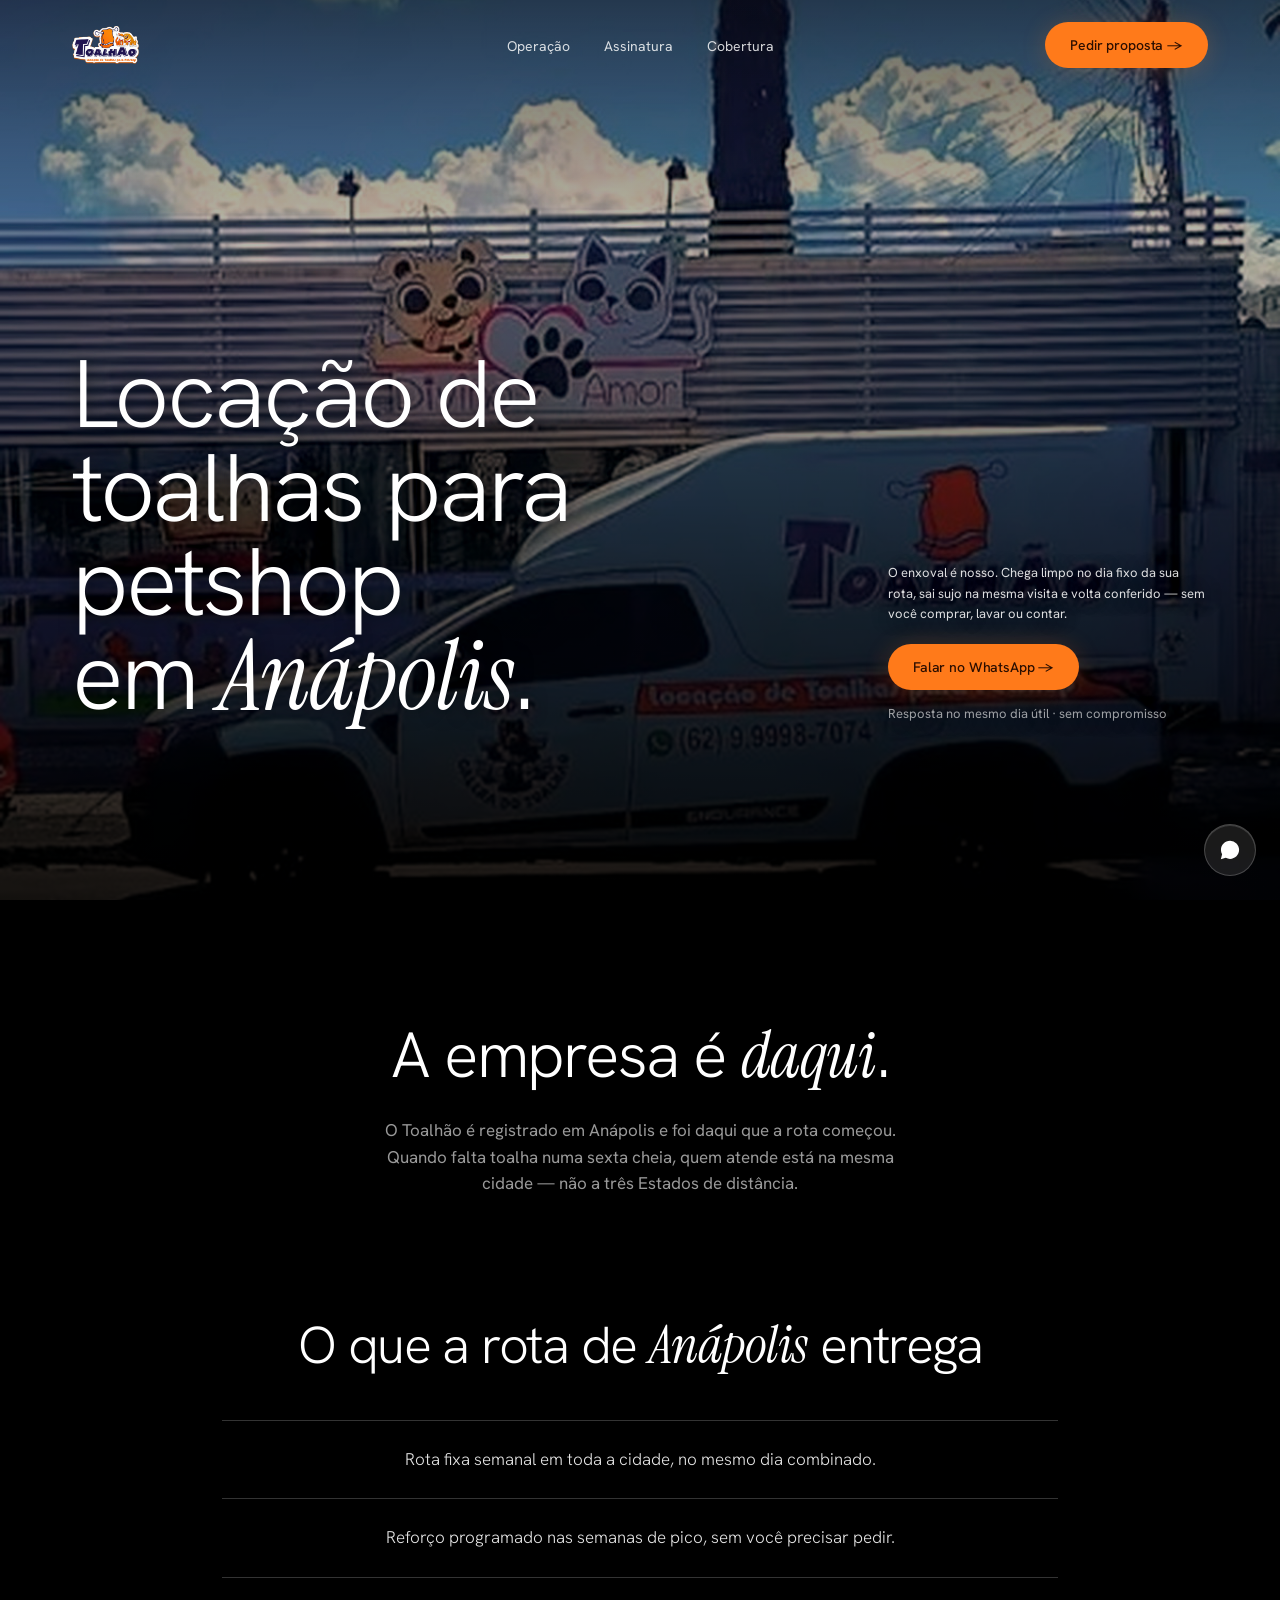
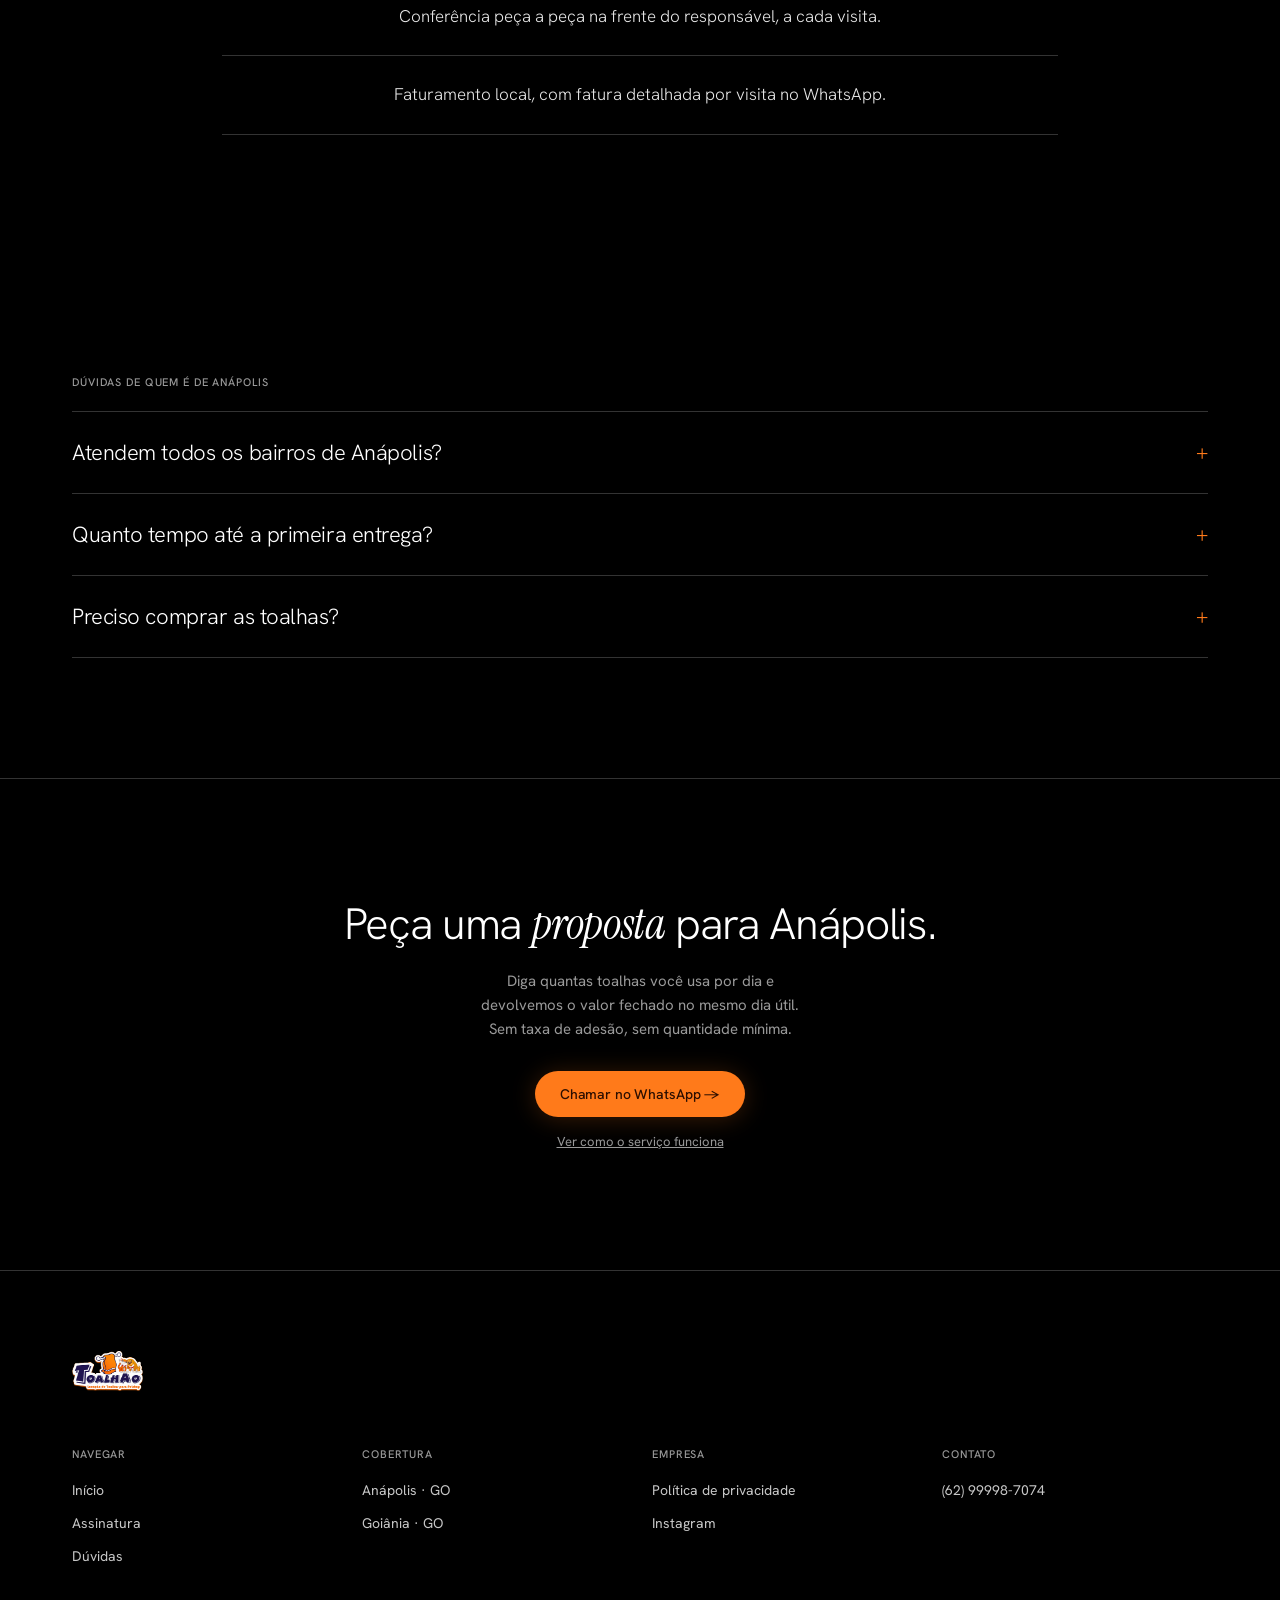
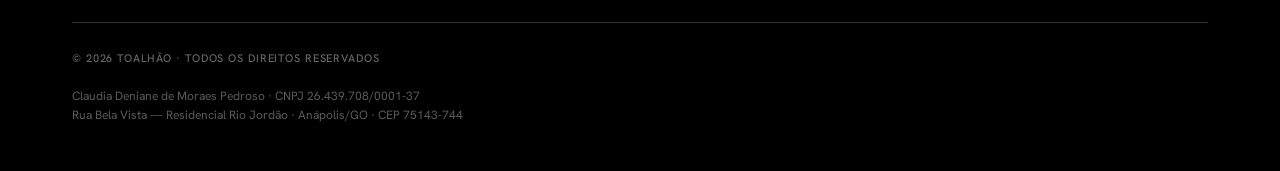
==== anapolis/index.html @ 343fd7fc "Cria as páginas de Anápolis e Goiânia e extrai o CSS compartilhado Páginas de cidade ---------------" ====
<!DOCTYPE html>
<html lang="pt-BR">
<head>
<meta charset="UTF-8">
<meta name="viewport" content="width=device-width, initial-scale=1, viewport-fit=cover">
<title>Locação de Toalhas para Petshop em Anápolis | Toalhão</title>
<meta name="description" content="Aluguel de toalhas higienizadas para petshops, clínicas veterinárias e banho e tosa em Anápolis. Rota fixa semanal, sem taxa de adesão e sem quantidade mínima.">
<link rel="canonical" href="https://www.toalhao.com/anapolis/">
<meta name="robots" content="index,follow,max-image-preview:large,max-snippet:-1">
<meta property="og:type" content="website">
<meta property="og:site_name" content="Toalhão">
<meta property="og:locale" content="pt_BR">
<meta property="og:url" content="https://www.toalhao.com/anapolis/">
<meta property="og:title" content="Locação de toalhas para petshop em Anápolis">
<meta property="og:description" content="Aluguel de toalhas higienizadas para petshops, clínicas veterinárias e banho e tosa em Anápolis. Rota fixa semanal, sem taxa de adesão e sem quantidade mínima.">
<meta property="og:image" content="https://www.toalhao.com/images/og-card.jpg">
<meta property="og:image:width" content="1200">
<meta property="og:image:height" content="630">
<meta name="twitter:card" content="summary_large_image">
<link rel="icon" href="/images/favicon.ico" sizes="16x16 32x32 48x48">
<link rel="icon" href="/images/favicon.svg" type="image/svg+xml">
<link rel="apple-touch-icon" href="/images/apple-touch-icon.png">
<meta name="theme-color" content="#000000">
<link rel="preconnect" href="https://fonts.googleapis.com">
<link rel="preconnect" href="https://fonts.gstatic.com" crossorigin>
<link href="https://fonts.googleapis.com/css2?family=Hanken+Grotesk:wght@300;400;500&family=Instrument+Serif:ital@1&display=swap" rel="stylesheet">
<link rel="stylesheet" href="/styles.css">
<script type="application/ld+json">
{
  "@context": "https://schema.org",
  "@graph": [
    {
      "@type": "Service",
      "@id": "https://www.toalhao.com/anapolis/#servico",
      "name": "Locação de toalhas para petshop em Anápolis",
      "serviceType": "Locação e higienização de toalhas",
      "provider": {
        "@type": "DryCleaningOrLaundry",
        "@id": "https://www.toalhao.com/#negocio",
        "name": "Toalhão",
        "telephone": "+55-62-99998-7074",
        "url": "https://www.toalhao.com/"
      },
      "areaServed": {
        "@type": "City",
        "name": "Anápolis",
        "addressRegion": "GO",
        "addressCountry": "BR"
      },
      "audience": {
        "@type": "BusinessAudience",
        "name": "Petshops, clínicas veterinárias e banho e tosa"
      },
      "description": "Aluguel de toalhas higienizadas para petshops, clínicas veterinárias e banho e tosa em Anápolis. Rota fixa semanal, sem taxa de adesão e sem quantidade mínima."
    },
    {
      "@type": "BreadcrumbList",
      "itemListElement": [
        {
          "@type": "ListItem",
          "position": 1,
          "name": "Início",
          "item": "https://www.toalhao.com/"
        },
        {
          "@type": "ListItem",
          "position": 2,
          "name": "Anápolis",
          "item": "https://www.toalhao.com/anapolis/"
        }
      ]
    },
    {
      "@type": "FAQPage",
      "mainEntity": [
        {
          "@type": "Question",
          "name": "Atendem todos os bairros de Anápolis?",
          "acceptedAnswer": {
            "@type": "Answer",
            "text": "A rota cobre a cidade toda. O dia da semana varia conforme a região, e ele é definido junto com você na proposta — depois disso não muda."
          }
        },
        {
          "@type": "Question",
          "name": "Quanto tempo até a primeira entrega?",
          "acceptedAnswer": {
            "@type": "Answer",
            "text": "Depois de fechada a proposta, o lote inicial entra na próxima passagem da rota da sua região. Não há espera por fabricação nem por compra de enxoval, porque as toalhas já são nossas."
          }
        },
        {
          "@type": "Question",
          "name": "Preciso comprar as toalhas?",
          "acceptedAnswer": {
            "@type": "Answer",
            "text": "Não. O enxoval é do Toalhão. Você recebe os lotes prontos e devolve os usados na visita seguinte, sem investimento inicial e sem custo de reposição por desgaste."
          }
        }
      ]
    }
  ]
}
</script>
</head>
<body>

<header id="hdr">
  <nav>
    <a class="brand" href="/" aria-label="Toalhão, início"><img src="/images/logo-badge.png" alt="Toalhão"></a>
    <ul class="nav-mid">
      <li><a href="/#operacao">Operação</a></li>
      <li><a href="/#assinatura">Assinatura</a></li>
      <li><a href="/#cobertura">Cobertura</a></li>
    </ul>
    <div class="nav-end">
      <a class="btn btn-accent nav-cta" href="#contato">Pedir proposta →</a>
      <button class="nav-toggle" id="navToggle" aria-label="Abrir menu" aria-expanded="false">
        <svg width="18" height="18" viewBox="0 0 24 24" fill="none" stroke="currentColor" stroke-width="1.6" stroke-linecap="round"><path d="M4 8h16M4 16h16"/></svg>
      </button>
    </div>
  </nav>
  <div class="nav-sheet" id="navSheet">
    <a href="/#operacao">Operação</a>
    <a href="/#assinatura">Assinatura</a>
    <a href="/#cobertura">Cobertura</a>
    <a href="/#duvidas">Dúvidas</a>
    <a class="btn btn-accent" href="#contato">Pedir proposta →</a>
  </div>
</header>

<section class="hero hero-city" id="top">
  <img src="/images/cobertura-anapolis.jpg" alt="Veículo do Toalhão em atendimento na porta de um petshop em Anápolis"
       style="position:absolute;inset:0;width:100%;height:100%;object-fit:cover;filter:saturate(.88) contrast(1.04) brightness(.9);">
  <div class="wrap">
    <div class="hero-row">
      <h1>Locação de toalhas para petshop em <em>Anápolis</em>.</h1>
      <div class="hero-aside">
        <p>O enxoval é nosso. Chega limpo no dia fixo da sua rota, sai sujo na mesma visita e volta conferido — sem você comprar, lavar ou contar.</p>
        <div class="hero-cta">
          <a class="btn btn-accent" href="https://wa.me/5562999987074?text=Ol%C3%A1%21%20Tenho%20um%20petshop%20em%20An%C3%A1polis%20e%20quero%20uma%20proposta%20de%20loca%C3%A7%C3%A3o%20de%20toalhas." target="_blank" rel="noopener">Falar no WhatsApp →</a>
        </div>
        <p class="hero-micro">Resposta no mesmo dia útil · sem compromisso</p>
      </div>
    </div>
  </div>
</section>

<section class="statement">
  <div class="wrap">
    <h2>A empresa é <em>daqui</em>.</h2>
    <p class="sub">O Toalhão é registrado em Anápolis e foi daqui que a rota começou. Quando falta toalha numa sexta cheia, quem atende está na mesma cidade — não a três Estados de distância.</p>
  </div>
</section>

<section class="beliefs" style="padding-top:0;">
  <div class="wrap">
    <h2>O que a rota de <em>Anápolis</em> entrega</h2>
    <ul class="rv-group">
      <li class="rv">Rota fixa semanal em toda a cidade, no mesmo dia combinado.</li>
      <li class="rv">Reforço programado nas semanas de pico, sem você precisar pedir.</li>
      <li class="rv">Conferência peça a peça na frente do responsável, a cada visita.</li>
      <li class="rv">Faturamento local, com fatura detalhada por visita no WhatsApp.</li>
    </ul>
  </div>
</section>

<section id="duvidas">
  <div class="wrap">
    <p class="label" style="margin-bottom:22px;">Dúvidas de quem é de Anápolis</p>
    <div class="faq">
      <div class="faq-item"><button class="faq-q">Atendem todos os bairros de Anápolis?<span class="pm">+</span></button><div class="faq-a"><p>A rota cobre a cidade toda. O dia da semana varia conforme a região, e ele é definido junto com você na proposta — depois disso não muda.</p></div></div>
      <div class="faq-item"><button class="faq-q">Quanto tempo até a primeira entrega?<span class="pm">+</span></button><div class="faq-a"><p>Depois de fechada a proposta, o lote inicial entra na próxima passagem da rota da sua região. Não há espera por fabricação nem por compra de enxoval, porque as toalhas já são nossas.</p></div></div>
      <div class="faq-item"><button class="faq-q">Preciso comprar as toalhas?<span class="pm">+</span></button><div class="faq-a"><p>Não. O enxoval é do Toalhão. Você recebe os lotes prontos e devolve os usados na visita seguinte, sem investimento inicial e sem custo de reposição por desgaste.</p></div></div>
    </div>
  </div>
</section>

<section class="contact" id="contato">
  <div class="wrap" style="max-width:760px;text-align:center;">
    <h2>Peça uma <em>proposta</em> para Anápolis.</h2>
    <p class="sub" style="margin:20px auto 0;">Diga quantas toalhas você usa por dia e devolvemos o valor fechado no mesmo dia útil. Sem taxa de adesão, sem quantidade mínima.</p>
    <a class="btn btn-accent" style="margin-top:30px;" href="https://wa.me/5562999987074?text=Ol%C3%A1%21%20Tenho%20um%20petshop%20em%20An%C3%A1polis%20e%20quero%20uma%20proposta%20de%20loca%C3%A7%C3%A3o%20de%20toalhas." target="_blank" rel="noopener">Chamar no WhatsApp →</a>
    <p class="closing-micro"><a href="/" style="color:var(--smoke);text-decoration:underline;">Ver como o serviço funciona</a></p>
  </div>
</section>

<footer>
  <div class="wrap">
    <div class="foot-brand"><img src="/images/logo-badge.png" alt="Toalhão"></div>
    <div class="foot-grid">
      <div class="foot-col"><h4>Navegar</h4><ul>
        <li><a href="/">Início</a></li>
        <li><a href="/#assinatura">Assinatura</a></li>
        <li><a href="/#duvidas">Dúvidas</a></li>
      </ul></div>
      <div class="foot-col"><h4>Cobertura</h4><ul>
        <li><a href="/anapolis/">Anápolis · GO</a></li>
        <li><a href="/goiania/">Goiânia · GO</a></li>
      </ul></div>
      <div class="foot-col"><h4>Empresa</h4><ul>
        <li><a href="/privacidade.html">Política de privacidade</a></li>
        <li><a href="https://www.instagram.com/toalhao_toalheiro" target="_blank" rel="noopener">Instagram</a></li>
      </ul></div>
      <div class="foot-col"><h4>Contato</h4><ul>
        <li><a href="https://wa.me/5562999987074" target="_blank" rel="noopener">(62) 99998-7074</a></li>
      </ul></div>
    </div>
    <div class="foot-bottom">
      <span class="label">© 2026 Toalhão · Todos os direitos reservados</span>
    </div>
    <p class="foot-legal foot-id">
      Claudia Deniane de Moraes Pedroso · CNPJ 26.439.708/0001-37<br>
      Rua Bela Vista — Residencial Rio Jordão · Anápolis/GO · CEP 75143-744
    </p>
  </div>
</footer>

<a class="fab" href="https://wa.me/5562999987074?text=Ol%C3%A1%21%20Tenho%20um%20petshop%20em%20An%C3%A1polis%20e%20quero%20uma%20proposta%20de%20loca%C3%A7%C3%A3o%20de%20toalhas." target="_blank" rel="noopener" aria-label="WhatsApp">
  <svg width="22" height="22" viewBox="0 0 24 24" fill="currentColor"><path d="M12.04 2C6.58 2 2.13 6.45 2.13 11.91c0 1.75.46 3.39 1.26 4.81L2 22l5.4-1.42a9.87 9.87 0 0 0 4.64 1.18c5.46 0 9.9-4.45 9.9-9.91 0-2.65-1.03-5.14-2.9-7.01A9.82 9.82 0 0 0 12.04 2z"/></svg>
</a>

<script>
  (function(){
    var h=document.getElementById('hdr');
    var f=function(){ h.classList.toggle('solid', window.scrollY>10); };
    f(); window.addEventListener('scroll', f, {passive:true});
  })();
  (function(){
    var t=document.getElementById('navToggle'), s=document.getElementById('navSheet');
    if(!t) return;
    t.addEventListener('click', function(){
      var open=s.classList.toggle('open');
      t.setAttribute('aria-expanded', String(open));
    });
    s.querySelectorAll('a').forEach(function(a){
      a.addEventListener('click', function(){ s.classList.remove('open'); });
    });
  })();
  (function(){
    var els=document.querySelectorAll('.rv, .statement h2, .statement p.sub, .faq-item');
    els.forEach(function(e){ e.classList.add('rv'); });
    if(!('IntersectionObserver' in window)){ els.forEach(function(e){e.classList.add('in');}); return; }
    var io=new IntersectionObserver(function(en){ en.forEach(function(x){
      if(x.isIntersecting){ x.target.classList.add('in'); io.unobserve(x.target); } });
    }, {threshold:.06, rootMargin:'0px 0px -40px 0px'});
    els.forEach(function(e){ io.observe(e); });
  })();
  document.querySelectorAll('.faq-item').forEach(function(item){
    var q=item.querySelector('.faq-q'), a=item.querySelector('.faq-a');
    q.addEventListener('click', function(){
      var open=item.classList.contains('open');
      document.querySelectorAll('.faq-item.open').forEach(function(o){
        o.classList.remove('open'); o.querySelector('.faq-a').style.maxHeight=null; });
      if(!open){ item.classList.add('open'); a.style.maxHeight=a.scrollHeight+'px'; }
    });
  });
</script>
</body>
</html>
---- styles.css ----
:root{
    /* Sequel palette, with Toalhão orange in place of Sequel's Lamp Cream accent */
    --void:#000000;
    --charcoal:#202020;
    --graphite:#333333;
    --white:#ffffff;
    --smoke:#999999;
    --accent:#FF7A1A;
    --accent-ink:#2B0E00;

    --font-sans:'Hanken Grotesk',-apple-system,BlinkMacSystemFont,'Segoe UI',sans-serif;
    --font-serif:'Instrument Serif',Georgia,serif;

    --label:11px;
    --small:13px;
    --body:15px;
    --lede:17px;
    --h3:22px;
    --h2:44px;
    --h2-lg:64px;
    --h1:60px;
    --h1-lg:96px;

    --gutter:32px;
    --maxw:1200px;
  }

  *{box-sizing:border-box;}
  html{scroll-behavior:smooth;background:var(--void);}
  body{
    margin:0;
    background:var(--void);
    color:var(--white);
    font-family:var(--font-sans);
    font-weight:400;
    -webkit-font-smoothing:antialiased;
    -moz-osx-font-smoothing:grayscale;
  }
  p{margin:0;}
  a{color:inherit;text-decoration:none;}
  img{max-width:100%;display:block;}
  h1,h2,h3{margin:0;font-weight:300;letter-spacing:-.03em;text-wrap:balance;}
  em{font-family:var(--font-serif);font-style:italic;font-weight:400;letter-spacing:-.01em;}

  .wrap{max-width:var(--maxw);margin:0 auto;padding:0 var(--gutter);}
  section{padding:120px 0;}
  @media(max-width:760px){
    :root{--gutter:20px;--h1:38px;--h2:30px;--h3:19px;--lede:16px;}
    section{padding:88px 0;}
  }

  /* ---------- LABEL (uppercase, tracked) ---------- */
  .label{
    font-size:var(--label);font-weight:500;letter-spacing:.08em;
    text-transform:uppercase;color:var(--smoke);
  }

  /* ---------- BUTTONS — pill, 9999px ---------- */
  .btn{
    display:inline-flex;align-items:center;gap:9px;
    padding:13px 24px;border-radius:9999px;
    font-family:var(--font-sans);font-size:14px;font-weight:500;letter-spacing:-.01em;
    border:1px solid transparent;cursor:pointer;
    transition:background .2s ease,border-color .2s ease,color .2s ease,opacity .2s ease;
  }
  .btn-accent{background:var(--accent);color:var(--accent-ink);box-shadow:0 2px 24px rgba(255,122,26,.22);}
  .btn-accent:hover{background:#ff8f3d;}
  .btn-glass{
    background:rgba(255,255,255,.1);color:var(--white);
    border-color:rgba(255,255,255,.2);backdrop-filter:blur(14px);
    box-shadow:inset 0 1px 0 rgba(255,255,255,.14);
  }
  .btn-glass:hover{background:rgba(255,255,255,.16);}
  .btn-ghost{background:transparent;color:var(--white);border-color:var(--graphite);}
  .btn-ghost:hover{border-color:var(--smoke);}

  /* ---------- HEADER ---------- */
  header{
    position:fixed;top:0;left:0;right:0;z-index:60;
    transition:background .3s ease,border-color .3s ease;
    border-bottom:1px solid transparent;
  }
  header.solid{background:rgba(0,0,0,.72);backdrop-filter:blur(16px);border-bottom-color:var(--graphite);}
  nav{
    max-width:var(--maxw);margin:0 auto;padding:22px var(--gutter);
    display:grid;grid-template-columns:1fr auto;align-items:center;gap:24px;
  }
  @media(min-width:900px){nav{grid-template-columns:1fr auto 1fr;}}
  .brand img{height:38px;width:auto;}
  .nav-mid{display:none;justify-content:center;gap:34px;list-style:none;margin:0;padding:0;}
  @media(min-width:900px){.nav-mid{display:flex;}}
  .nav-mid a{font-size:14px;font-weight:400;color:rgba(255,255,255,.82);transition:color .2s;}
  .nav-mid a:hover{color:var(--white);}
  .nav-end{display:flex;align-items:center;justify-content:flex-end;gap:14px;}
  .nav-social{display:none;align-items:center;gap:14px;}
  @media(min-width:900px){.nav-social{display:flex;}}
  .nav-social a{color:rgba(255,255,255,.55);transition:color .2s;}
  .nav-social a:hover{color:var(--white);}
  .nav-cta{display:none;}
  @media(min-width:900px){.nav-cta{display:inline-flex;}}
  .nav-toggle{
    display:inline-flex;align-items:center;justify-content:center;
    width:40px;height:40px;padding:0;border-radius:9999px;cursor:pointer;
    background:rgba(255,255,255,.08);border:1px solid rgba(255,255,255,.18);color:var(--white);
  }
  @media(min-width:900px){.nav-toggle{display:none;}}
  .nav-sheet{
    max-height:0;overflow:hidden;background:var(--void);
    border-top:1px solid transparent;transition:max-height .35s ease,border-color .35s ease;
  }
  .nav-sheet.open{max-height:360px;border-top-color:var(--graphite);}
  .nav-sheet a{display:block;padding:15px var(--gutter);font-size:16px;color:rgba(255,255,255,.85);}
  .nav-sheet a:hover{background:var(--charcoal);}
  .nav-sheet .btn{margin:10px var(--gutter) 20px;justify-content:center;}
  @media(min-width:900px){.nav-sheet{display:none;}}

  /* ---------- HERO — full-bleed film, text bottom-left, copy bottom-right ---------- */
  .hero{
    position:relative;min-height:100vh;min-height:100svh;
    display:flex;align-items:flex-end;overflow:hidden;background:var(--void);
  }
  .hero video{
    position:absolute;inset:0;width:100%;height:100%;
    object-fit:cover;object-position:center;
    filter:saturate(.88) contrast(1.06) brightness(.92);
  }
  .hero::after{
    content:"";position:absolute;inset:0;
    background:
      linear-gradient(to top, rgba(0,0,0,.78) 0%, rgba(0,0,0,.34) 26%, rgba(0,0,0,0) 52%),
      linear-gradient(to bottom, rgba(0,0,0,.55) 0%, rgba(0,0,0,0) 26%);
  }
  .hero .wrap{position:relative;z-index:2;width:100%;padding-bottom:56px;}
  .hero-row{display:flex;align-items:flex-end;justify-content:space-between;gap:48px;flex-wrap:wrap;}
  .hero h1{
    font-size:var(--h1);line-height:.98;color:var(--white);
    max-width:12ch;
  }
  @media(min-width:900px){.hero h1{font-size:var(--h1-lg);}}
  .hero-aside{max-width:320px;display:flex;flex-direction:column;align-items:flex-start;gap:20px;}
  .hero-aside p{font-size:var(--small);line-height:1.55;color:rgba(255,255,255,.86);}
  @media(max-width:899px){.hero-aside{max-width:100%;}}
  .play-dot{
    width:20px;height:20px;border-radius:9999px;background:rgba(255,255,255,.22);
    display:inline-flex;align-items:center;justify-content:center;flex:none;
  }
  .hero-cta{display:flex;flex-wrap:wrap;gap:10px;}
  .hero-micro{font-size:12px;color:rgba(255,255,255,.6)!important;margin-top:-6px;}

  /* ---------- STATEMENT — single centered line ---------- */
  .statement{text-align:center;}
  .statement .wrap{max-width:960px;}
  .statement h2{font-size:var(--h2);line-height:1.1;}
  @media(min-width:900px){.statement h2{font-size:var(--h2-lg);}}
  .statement p.sub{
    margin:26px auto 0;max-width:560px;
    font-size:var(--lede);line-height:1.55;color:var(--smoke);
  }
  .statement .btn{margin-top:34px;}
  .closing-micro{margin-top:16px;font-size:var(--small);color:var(--smoke);}

  /* ---------- MEDIA CARD GRID — full-bleed image + scrim ---------- */
  .pair{display:grid;grid-template-columns:1fr;gap:20px;}
  @media(min-width:820px){.pair{grid-template-columns:1fr 1fr;}}
  .media-card{
    position:relative;border-radius:14px;overflow:hidden;
    aspect-ratio:4/5;background:var(--charcoal);display:flex;align-items:flex-end;
  }
  @media(min-width:820px){.media-card{aspect-ratio:1/1;}}
  .media-card img{
    position:absolute;inset:0;width:100%;height:100%;object-fit:cover;
    filter:saturate(.9) brightness(.86);transition:transform .7s cubic-bezier(.22,.61,.36,1);
  }
  .media-card:hover img{transform:scale(1.04);}
  .media-card::after{
    content:"";position:absolute;inset:0;
    background:linear-gradient(to top, rgba(0,0,0,.88) 0%, rgba(0,0,0,.45) 38%, rgba(0,0,0,.05) 72%);
  }
  .media-card .inner{position:relative;z-index:2;padding:36px 32px;width:100%;}
  .media-card h3{font-size:var(--h3);line-height:1.15;margin-bottom:10px;}
  .media-card p{font-size:var(--small);line-height:1.6;color:rgba(255,255,255,.78);max-width:38ch;}
  .media-card .go{
    display:inline-flex;align-items:center;gap:7px;margin-top:20px;
    font-size:var(--small);font-weight:500;color:var(--white);
  }
  .media-card .go span{color:var(--accent);}

  /* ---------- BELIEFS ---------- */
  .beliefs{text-align:center;}
  .beliefs .wrap{max-width:900px;}
  .beliefs h2{font-size:var(--h2);line-height:1.12;}
  @media(min-width:900px){.beliefs h2{font-size:52px;}}
  .beliefs ul{list-style:none;margin:44px 0 0;padding:0;display:flex;flex-direction:column;gap:0;}
  .beliefs li{
    padding:26px 0;border-top:1px solid var(--graphite);
    font-size:var(--lede);line-height:1.5;color:rgba(255,255,255,.9);font-weight:300;
  }
  .beliefs li:last-child{border-bottom:1px solid var(--graphite);}
  .beliefs .btn{margin-top:40px;}

  /* ---------- QUOTES (charcoal cards, flat) ---------- */
  .quotes{display:grid;grid-template-columns:1fr;gap:20px;}
  @media(min-width:820px){.quotes{grid-template-columns:1fr 1fr;}}
  .quote-card{
    background:var(--charcoal);border-radius:14px;padding:38px 34px;
    display:flex;flex-direction:column;justify-content:space-between;gap:32px;
  }
  .quote-card blockquote{
    margin:0;font-size:20px;line-height:1.4;font-weight:300;letter-spacing:-.02em;color:var(--white);
  }
  .quote-tag{
    font-size:var(--label);letter-spacing:.08em;text-transform:uppercase;
    color:var(--accent);font-weight:500;
  }
  .quote-meta{display:flex;align-items:center;gap:14px;}
  .quote-avatar{
    width:40px;height:40px;border-radius:9999px;flex:none;
    background:var(--graphite);display:flex;align-items:center;justify-content:center;
    font-size:13px;font-weight:500;color:var(--smoke);letter-spacing:.02em;
  }
  .quote-meta b{display:block;font-size:14px;font-weight:500;color:var(--white);}
  .quote-meta span{font-size:var(--small);color:var(--smoke);}

  /* ---------- INLINE CTA (meio do scroll) ---------- */
  .inline-cta{
    margin-top:20px;background:var(--charcoal);border-radius:14px;
    padding:26px 30px;display:flex;flex-wrap:wrap;align-items:center;
    justify-content:space-between;gap:20px;
  }
  .inline-cta b{display:block;font-size:var(--h3);font-weight:300;letter-spacing:-.02em;margin-bottom:6px;}
  .inline-cta span{font-size:var(--small);color:var(--smoke);}
  .inline-cta .btn{flex:none;}

  /* ---------- METRICS ---------- */
  .metrics{text-align:center;}
  .metrics .wrap{max-width:980px;}
  .metrics h2{font-size:var(--h2);line-height:1.12;}
  @media(min-width:900px){.metrics h2{font-size:52px;}}
  .metrics p.sub{margin:22px auto 0;max-width:560px;font-size:var(--body);line-height:1.6;color:var(--smoke);}
  .metric-grid{
    display:grid;grid-template-columns:repeat(2,1fr);gap:0;margin-top:64px;text-align:left;
    border-top:1px solid var(--graphite);
  }
  @media(min-width:820px){.metric-grid{grid-template-columns:repeat(4,1fr);}}
  .metric{padding:28px 24px 28px 0;border-bottom:1px solid var(--graphite);}
  @media(min-width:820px){.metric{border-bottom:none;}}
  .metric b{
    display:block;font-weight:300;font-size:40px;letter-spacing:-.04em;
    color:var(--white);line-height:1;margin-bottom:10px;
  }
  .metric span{font-size:var(--small);color:var(--smoke);line-height:1.45;display:block;}

  .foot-id{margin-bottom:10px;color:var(--smoke);}

  /* ---------- MARQUEE STRIP ---------- */
  .strip{border-top:1px solid var(--graphite);border-bottom:1px solid var(--graphite);overflow:hidden;padding:30px 0;}
  .strip-track{display:flex;gap:56px;align-items:center;width:max-content;animation:slide 42s linear infinite;}
  @media(prefers-reduced-motion:reduce){.strip-track{animation:none;}}
  @keyframes slide{from{transform:translateX(0);}to{transform:translateX(-50%);}}
  .strip-item{
    font-size:15px;font-weight:500;letter-spacing:.02em;color:var(--smoke);white-space:nowrap;
    display:flex;align-items:center;gap:12px;
  }
  .strip-item::before{content:"";width:4px;height:4px;border-radius:9999px;background:var(--accent);flex:none;}

  /* ---------- STEPS ---------- */
  .steps{display:grid;grid-template-columns:1fr;gap:0;border-top:1px solid var(--graphite);}
  @media(min-width:900px){.steps{grid-template-columns:repeat(4,1fr);}}
  .step{padding:32px 28px 36px 0;border-bottom:1px solid var(--graphite);}
  @media(min-width:900px){.step{border-bottom:none;padding-right:24px;}}
  .step-img{
    width:100%;aspect-ratio:4/3;object-fit:cover;border-radius:14px;
    background:var(--charcoal);margin-bottom:20px;display:block;
    filter:saturate(.9) brightness(.86);transition:filter .5s ease;
  }
  .step:hover .step-img{filter:saturate(1) brightness(.98);}
  .step .n{font-size:var(--label);letter-spacing:.08em;color:var(--accent);font-weight:500;}
  .step h3{font-size:var(--h3);margin:16px 0 10px;line-height:1.2;}
  .step p{font-size:var(--small);line-height:1.6;color:var(--smoke);}

  /* ---------- FAQ ---------- */
  .faq{display:flex;flex-direction:column;border-top:1px solid var(--graphite);}
  .faq-item{border-bottom:1px solid var(--graphite);}
  .faq-q{
    width:100%;background:none;border:none;cursor:pointer;text-align:left;
    padding:26px 0;display:flex;align-items:center;justify-content:space-between;gap:24px;
    font-family:var(--font-sans);font-size:var(--h3);font-weight:300;letter-spacing:-.02em;color:var(--white);
  }
  .faq-q .pm{color:var(--accent);font-size:22px;font-weight:300;line-height:1;flex:none;transition:transform .25s ease;}
  .faq-item.open .faq-q .pm{transform:rotate(45deg);}
  .faq-a{max-height:0;overflow:hidden;transition:max-height .3s ease;}
  .faq-a p{padding-bottom:28px;font-size:var(--body);line-height:1.65;color:var(--smoke);max-width:70ch;}

  /* ---------- CONTACT ---------- */
  .contact{border-top:1px solid var(--graphite);}
  .contact-grid{display:grid;grid-template-columns:1fr;gap:48px;}
  @media(min-width:900px){.contact-grid{grid-template-columns:1fr 1fr;align-items:start;gap:80px;}}
  .contact h2{font-size:var(--h2);line-height:1.12;}
  .contact p.sub{margin-top:20px;font-size:var(--body);line-height:1.6;color:var(--smoke);max-width:42ch;}
  .contact-wa{margin-top:30px;}
  .contact-alt{margin-top:14px;font-size:var(--small);color:var(--smoke);}
  @media(max-width:899px){.contact-alt{margin-bottom:4px;}}
  .contact-trust{
    list-style:none;margin:40px 0 0;padding:32px 0 0;
    border-top:1px solid var(--graphite);
    display:flex;flex-direction:column;gap:14px;
  }
  .contact-trust li{
    font-size:var(--small);color:var(--smoke);line-height:1.5;
    display:flex;align-items:flex-start;gap:11px;
  }
  .contact-trust li::before{
    content:"";flex:none;margin-top:6px;width:5px;height:5px;
    border-radius:9999px;background:var(--accent);
  }
  form{display:flex;flex-direction:column;gap:18px;}
  .field label{display:block;font-size:var(--label);letter-spacing:.08em;text-transform:uppercase;color:var(--smoke);margin-bottom:9px;}
  .field input,.field select{
    width:100%;padding:14px 0;background:transparent;color:var(--white);
    border:none;border-bottom:1px solid var(--graphite);
    font-family:var(--font-sans);font-size:var(--body);
    transition:border-color .2s ease;
  }
  .field select option{background:var(--charcoal);color:var(--white);}
  .field input::placeholder{color:#5a5a5a;}
  .field input:focus,.field select:focus{outline:none;border-bottom-color:var(--accent);}
  .consent{display:flex;align-items:flex-start;gap:10px;font-size:var(--small);color:var(--smoke);line-height:1.5;cursor:pointer;}
  .consent input{margin-top:3px;accent-color:var(--accent);flex:none;}
  .consent a{color:var(--accent);text-decoration:underline;text-underline-offset:2px;}
  form .btn{justify-content:center;margin-top:6px;}
  .form-note{font-size:var(--small);color:var(--smoke);line-height:1.55;}
  #formOut{display:none;border:1px solid var(--graphite);border-radius:12px;padding:16px 18px;font-size:var(--small);color:var(--smoke);line-height:1.6;}
  #formOut a{color:var(--accent);text-decoration:underline;}

  /* ---------- FOOTER ---------- */
  footer{border-top:1px solid var(--graphite);padding:80px 0 36px;}
  .foot-brand{margin-bottom:56px;}
  .foot-brand img{height:40px;width:auto;}
  .foot-grid{display:grid;grid-template-columns:1fr 1fr;gap:40px 24px;margin-bottom:56px;}
  @media(min-width:820px){.foot-grid{grid-template-columns:repeat(4,1fr);}}
  .foot-col h4{
    font-size:var(--label);letter-spacing:.08em;text-transform:uppercase;
    color:var(--smoke);font-weight:500;margin:0 0 18px;
  }
  .foot-col ul{list-style:none;margin:0;padding:0;display:flex;flex-direction:column;gap:12px;}
  .foot-col a,.foot-col span{font-size:14px;color:rgba(255,255,255,.78);}
  .foot-col a:hover{color:var(--white);}
  .foot-bottom{
    border-top:1px solid var(--graphite);padding-top:28px;
    display:flex;flex-wrap:wrap;gap:16px 32px;align-items:center;justify-content:space-between;
  }
  .foot-bottom .label{color:#666;}
  .foot-social{display:flex;gap:16px;}
  .foot-social a{color:#666;transition:color .2s;}
  .foot-social a:hover{color:var(--white);}
  .foot-legal{font-size:12px;color:#5a5a5a;line-height:1.6;max-width:70ch;margin-top:22px;}

  /* ---------- WHATSAPP FAB ---------- */
  .fab{
    position:fixed;right:24px;bottom:24px;z-index:70;
    width:52px;height:52px;border-radius:9999px;
    background:rgba(255,255,255,.1);border:1px solid rgba(255,255,255,.2);
    backdrop-filter:blur(14px);box-shadow:inset 0 1px 0 rgba(255,255,255,.14);
    display:flex;align-items:center;justify-content:center;color:var(--white);
    transition:background .2s ease;
  }
  .fab:hover{background:rgba(255,255,255,.18);}

  /* ---------- REVEAL ---------- */
  .rv{opacity:0;transform:translateY(22px);transition:opacity .8s cubic-bezier(.22,.61,.36,1),transform .8s cubic-bezier(.22,.61,.36,1);transition-delay:var(--d,0s);}
  .rv.in{opacity:1;transform:none;}
  @media(prefers-reduced-motion:reduce){.rv{opacity:1;transform:none;transition:none;}}
  :is(.pair,.quotes,.metric-grid,.steps,.faq,.beliefs ul)>*:nth-child(1){--d:0s;}
  :is(.pair,.quotes,.metric-grid,.steps,.faq,.beliefs ul)>*:nth-child(2){--d:.08s;}
  :is(.pair,.quotes,.metric-grid,.steps,.faq,.beliefs ul)>*:nth-child(3){--d:.16s;}
  :is(.pair,.quotes,.metric-grid,.steps,.faq,.beliefs ul)>*:nth-child(4){--d:.24s;}
  :is(.pair,.quotes,.metric-grid,.steps,.faq,.beliefs ul)>*:nth-child(5){--d:.32s;}
  :is(.pair,.quotes,.metric-grid,.steps,.faq,.beliefs ul)>*:nth-child(6){--d:.4s;}
  :is(.pair,.quotes,.metric-grid,.steps,.faq,.beliefs ul)>*:nth-child(7){--d:.48s;}

  /* ---------- HERÓI DAS PÁGINAS DE CIDADE ----------
     O título aqui tem o nome da cidade e ocupa mais linhas que o da home,
     subindo até uma faixa da foto que o véu da home não cobre. Este véu é
     mais alto, e o texto ganha sombra para o caso de a foto ser clara. */
  .hero-city::after{
    background:
      linear-gradient(to top, rgba(0,0,0,.88) 0%, rgba(0,0,0,.62) 34%, rgba(0,0,0,.28) 62%, rgba(0,0,0,.05) 100%),
      linear-gradient(to bottom, rgba(0,0,0,.55) 0%, rgba(0,0,0,0) 26%);
  }
  .hero-city h1,
  .hero-city .hero-aside p{text-shadow:0 1px 18px rgba(0,0,0,.5);}
  .hero-city h1{max-width:14ch;}
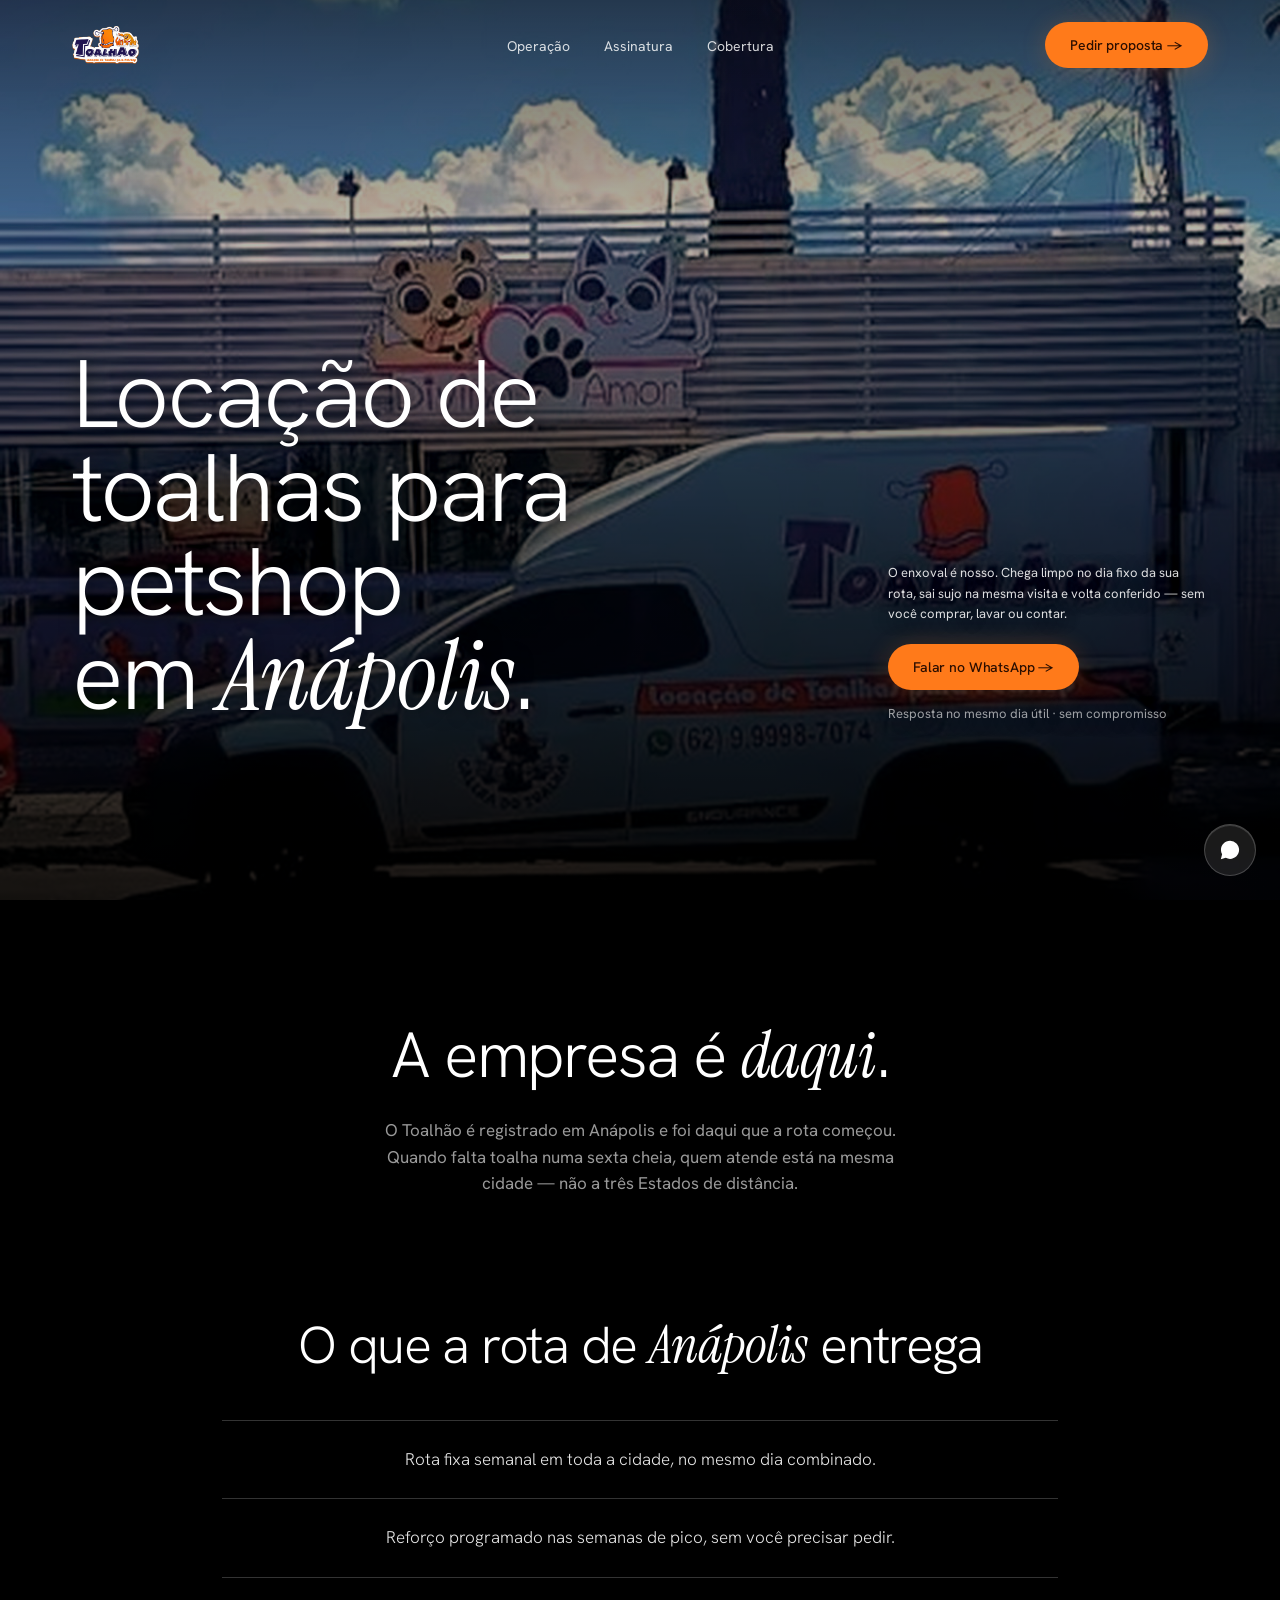
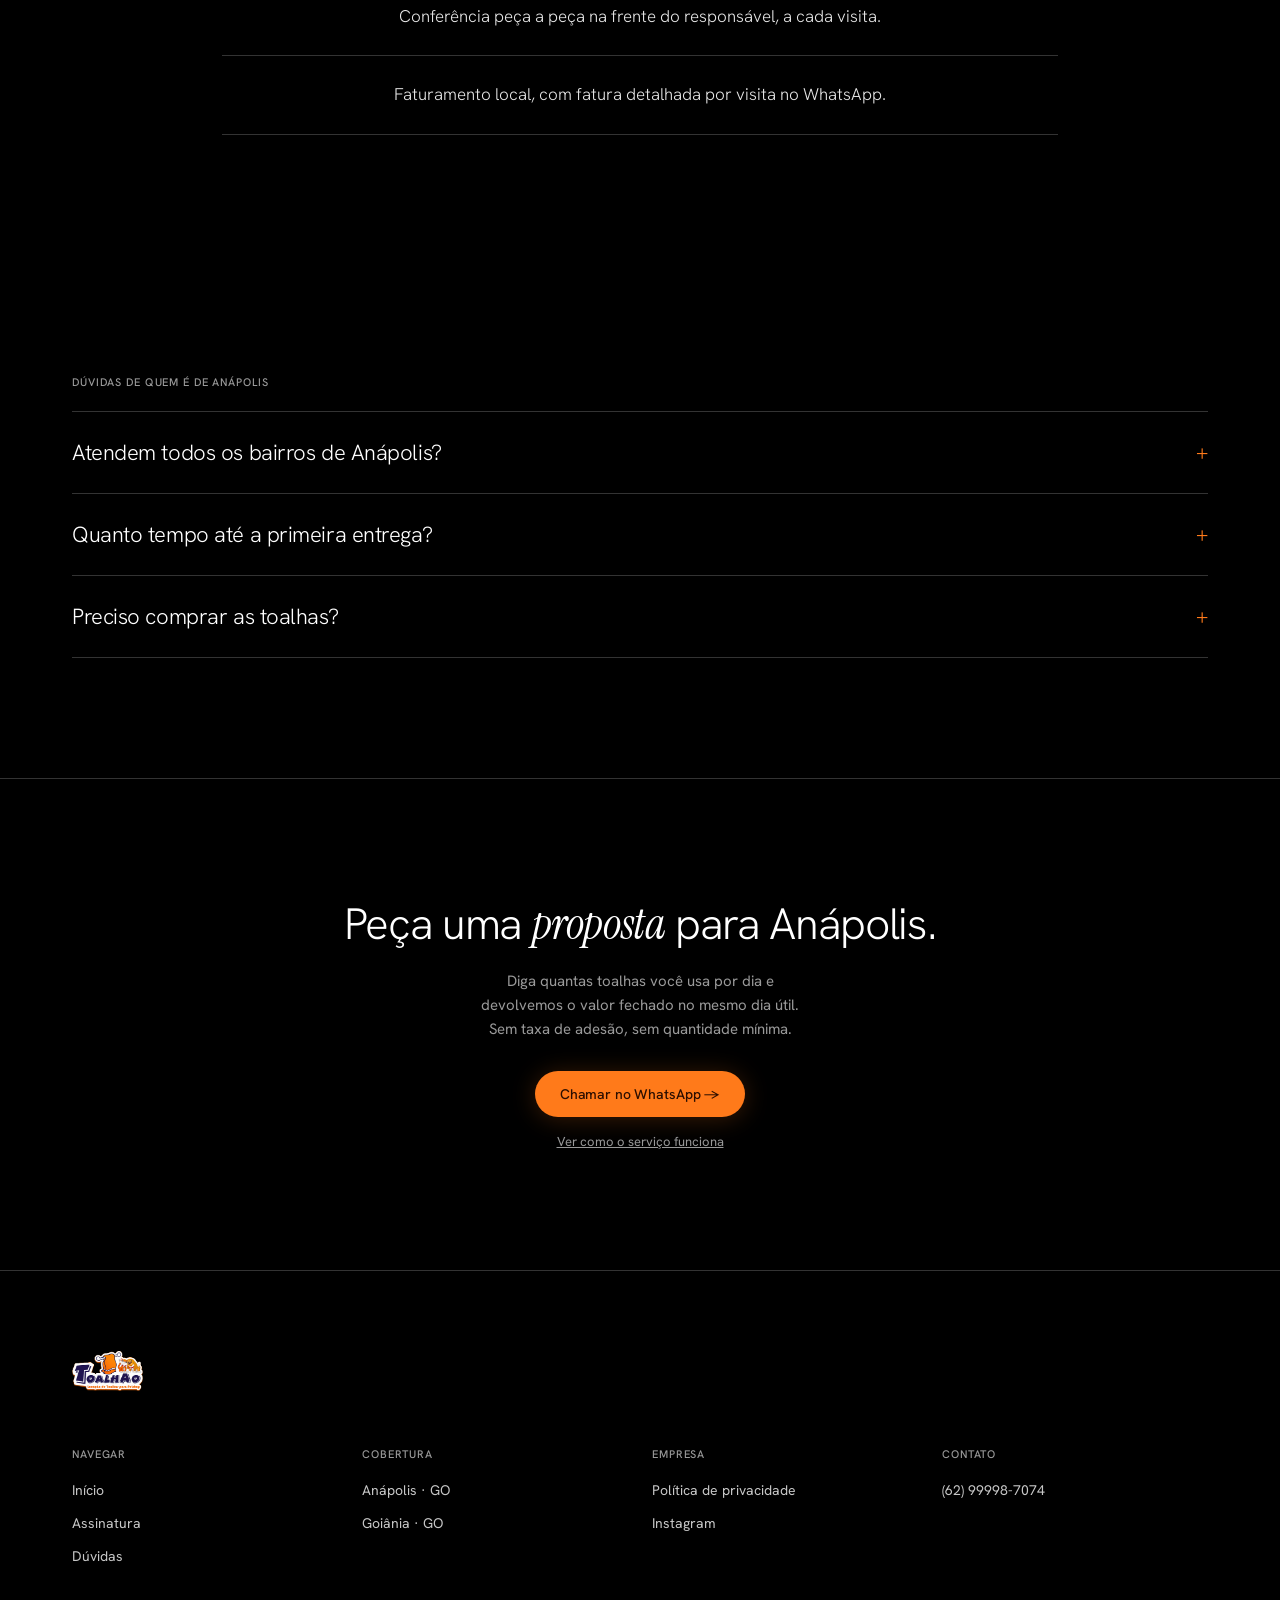
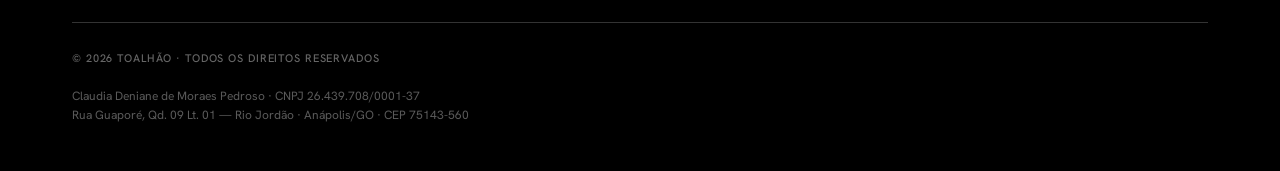
==== commit b032ddb3: "Alinha o endereço com o do Google e liga o site ao perfil Endereço -------- O site declarava Rua Bel" ====
--- a/anapolis/index.html
+++ b/anapolis/index.html
@@ -211,7 +211,7 @@
     </div>
     <p class="foot-legal foot-id">
       Claudia Deniane de Moraes Pedroso · CNPJ 26.439.708/0001-37<br>
-      Rua Bela Vista — Residencial Rio Jordão · Anápolis/GO · CEP 75143-744
+      Rua Guaporé, Qd. 09 Lt. 01 — Rio Jordão · Anápolis/GO · CEP 75143-560
     </p>
   </div>
 </footer>
--- a/styles.css
+++ b/styles.css
@@ -390,3 +390,17 @@
   .hero-city h1,
   .hero-city .hero-aside p{text-shadow:0 1px 18px rgba(0,0,0,.5);}
   .hero-city h1{max-width:14ch;}
+
+  /* Links dentro de resposta de FAQ e de texto corrido: sem isso herdam
+     color:inherit e text-decoration:none da regra global e somem. */
+  .faq-a p a, .texto p a{color:var(--accent);text-decoration:underline;text-underline-offset:2px;}
+
+  /* Link para a fonte dos depoimentos. Atribuir "Avaliação no Google" sem
+     caminho para conferir vale pouco: o que dá credibilidade é poder checar. */
+  .ver-avaliacoes{margin-top:22px;text-align:center;}
+  .ver-avaliacoes a{
+    font-size:var(--small);color:var(--smoke);
+    text-decoration:underline;text-underline-offset:3px;transition:color .2s ease;
+  }
+  .ver-avaliacoes a:hover{color:var(--white);}
+  .ver-avaliacoes span{color:var(--accent);}
